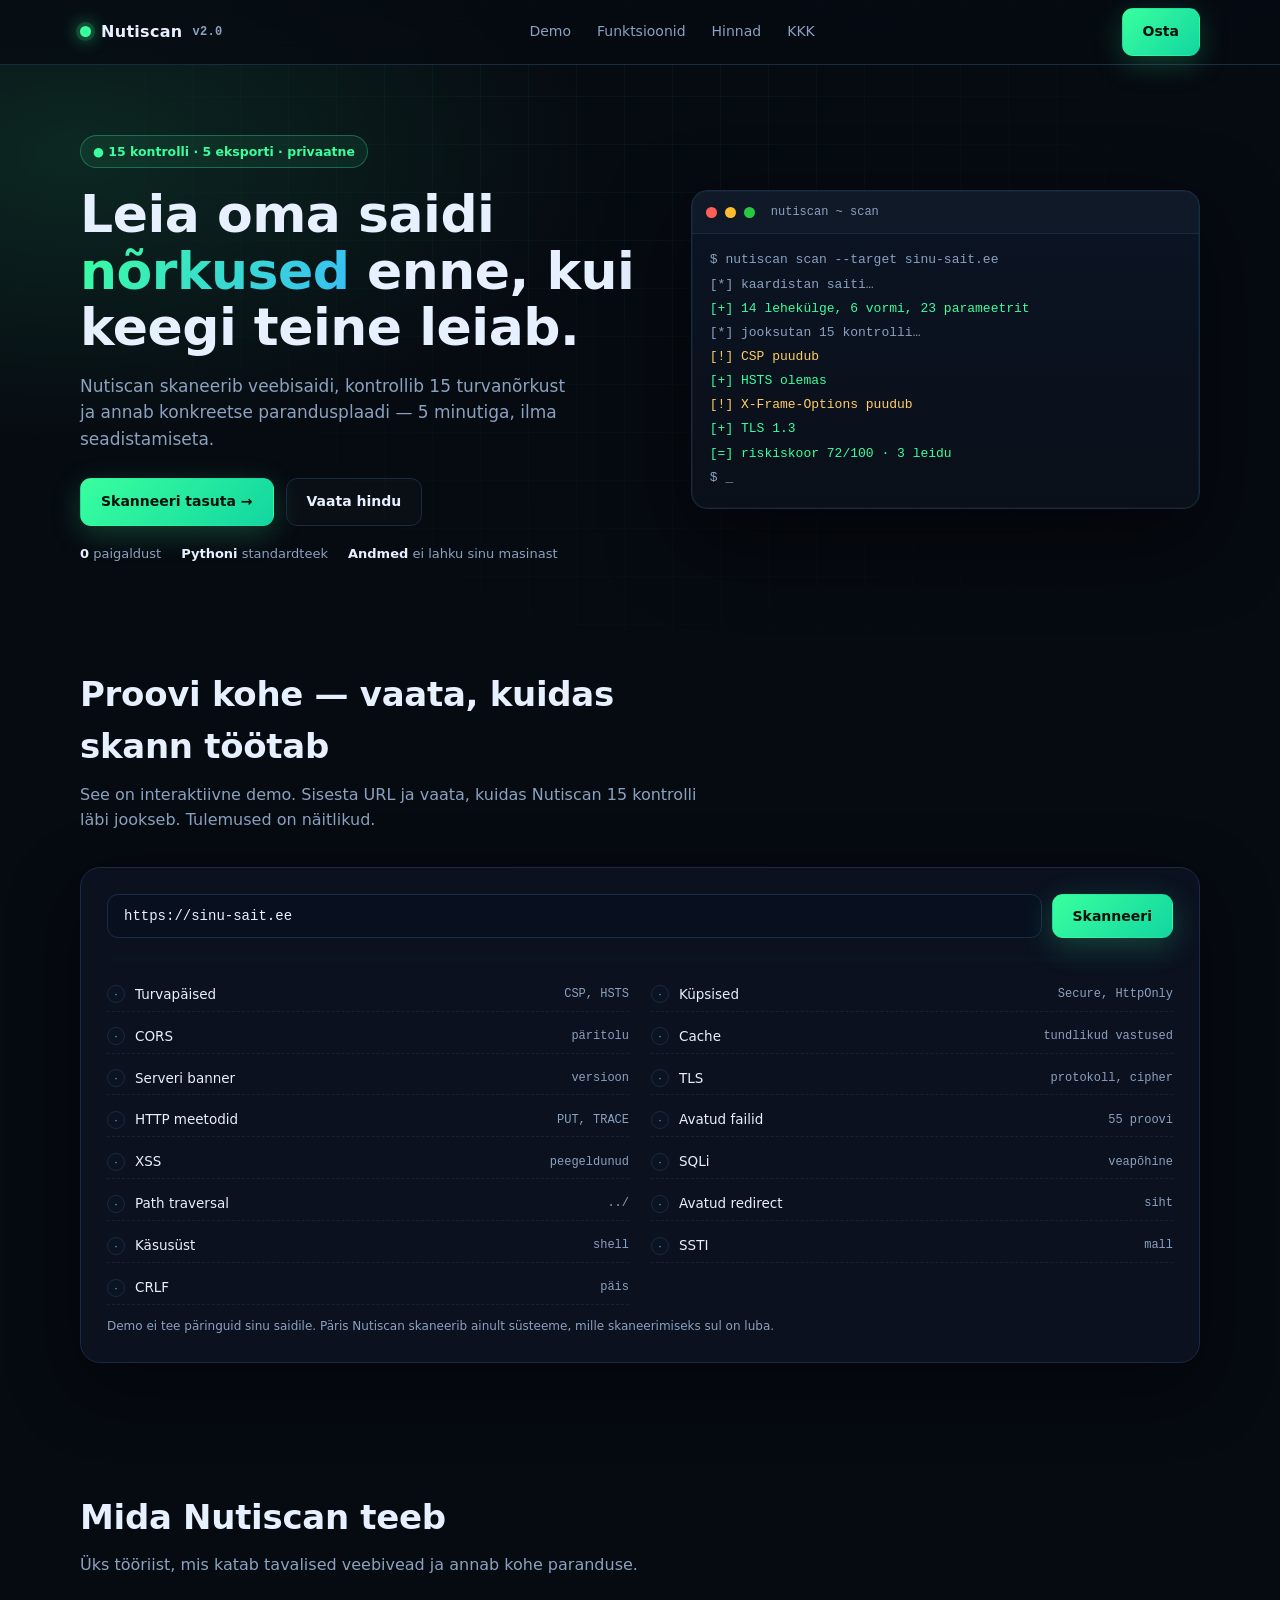
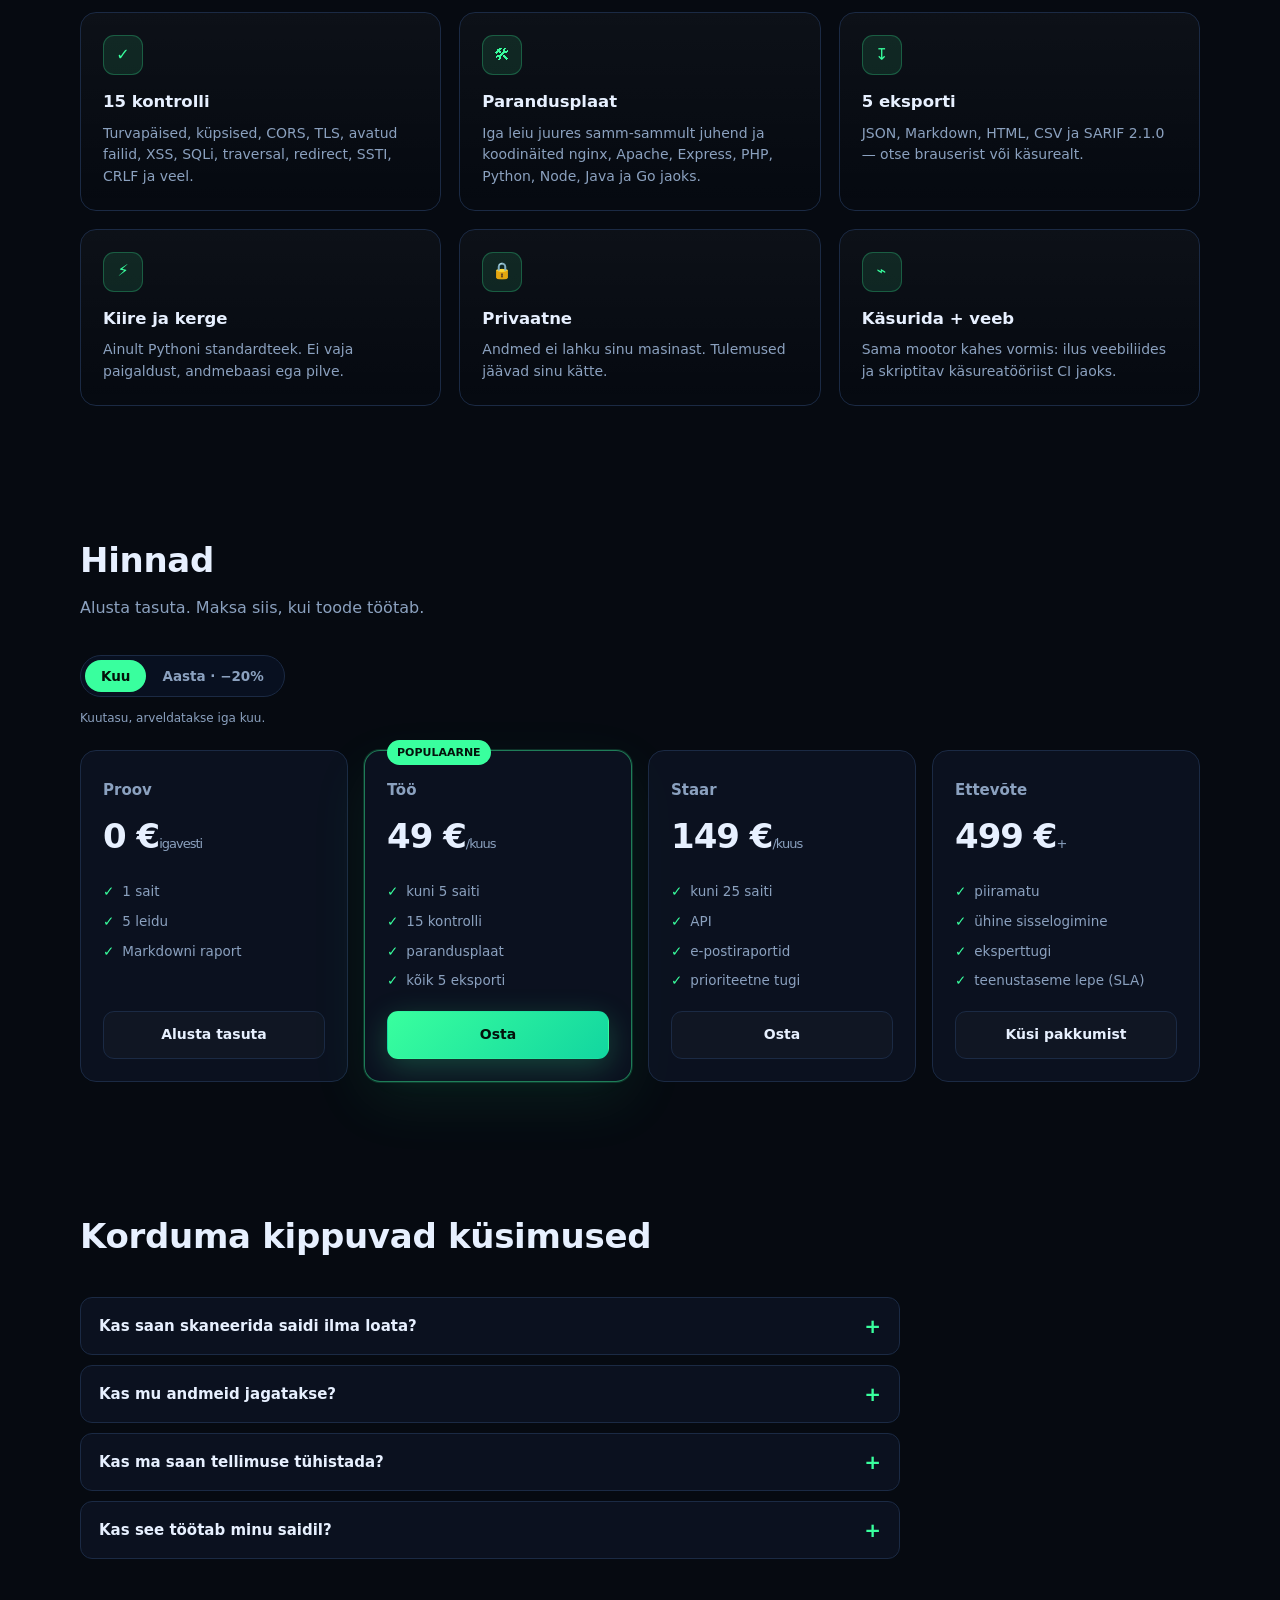
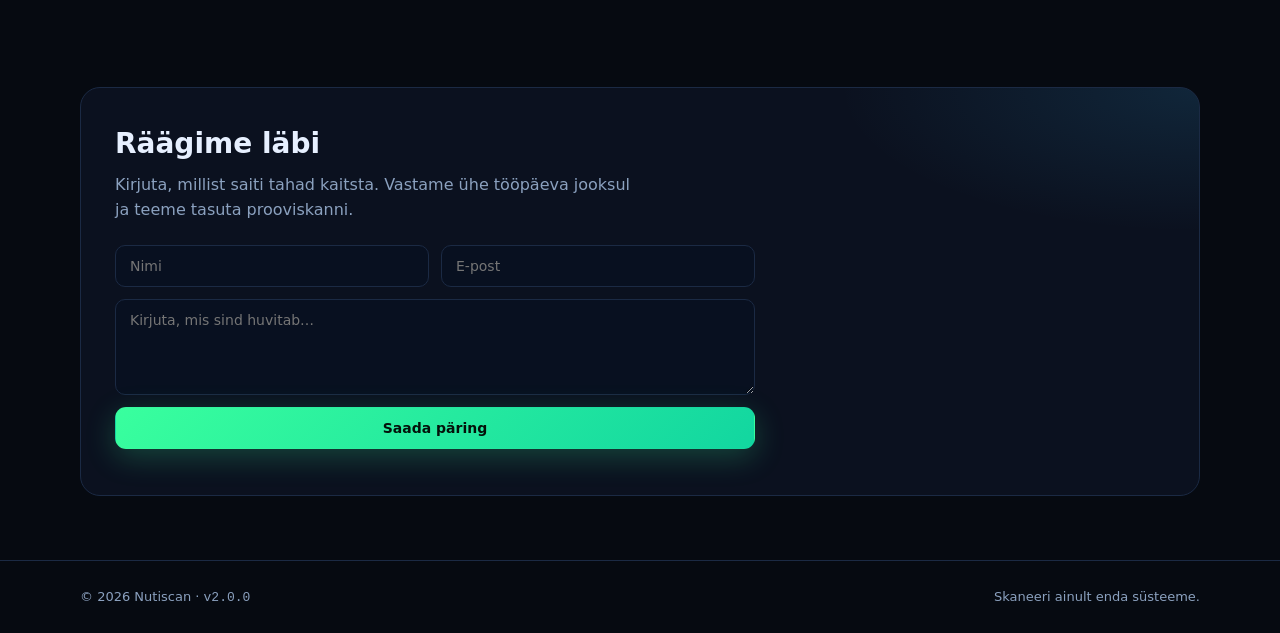
==== docs/index.html @ 30bd1234 "Move marketing site to docs/ for GitHub Pages Co-authored-by: OpenBot <335604065+openbotgit[bot]@use" ====
<!DOCTYPE html>
<html lang="et">
<head>
<meta charset="utf-8" />
<meta name="viewport" content="width=device-width, initial-scale=1" />
<title>Nutiscan — leia oma saidi nõrkused enne teisi</title>
<meta name="description" content="Nutiscan skaneerib veebisaidi, kontrollib 15 turvanõrkust ja annab konkreetse parandusplaadi. Lihtne, kiire, privaatne." />
<style>
:root{
  --bg:#060a11;
  --panel:rgba(14,22,38,.72);
  --panel-solid:#0d1524;
  --line:#1b2a44;
  --text:#e7f0ff;
  --muted:#8ba1bf;
  --accent:#39ff9e;
  --accent2:#38bdf8;
  --warn:#ffcc66;
  --danger:#ff5d73;
  --radius:16px;
  --mono:ui-monospace,"Cascadia Code","SFMono-Regular",Consolas,monospace;
  --sans:ui-sans-serif,system-ui,-apple-system,"Segoe UI",Roboto,Arial,sans-serif;
}
*{box-sizing:border-box}
html{scroll-behavior:smooth}
body{
  margin:0;font-family:var(--sans);color:var(--text);line-height:1.55;
  background:
    radial-gradient(1100px 560px at 82% -8%,rgba(56,189,248,.20),transparent 62%),
    radial-gradient(900px 500px at 6% 4%,rgba(57,255,158,.12),transparent 60%),
    var(--bg);
  overflow-x:hidden;
}
body::before{
  content:"";position:fixed;inset:0;z-index:-1;pointer-events:none;
  background-image:linear-gradient(rgba(57,255,158,.05) 1px,transparent 1px),
                   linear-gradient(90deg,rgba(57,255,158,.05) 1px,transparent 1px);
  background-size:48px 48px;
  mask-image:radial-gradient(ellipse at 50% 0%,#000 0%,transparent 72%);
  -webkit-mask-image:radial-gradient(ellipse at 50% 0%,#000 0%,transparent 72%);
}
a{color:inherit;text-decoration:none}
.wrap{width:min(1120px,92vw);margin:0 auto}
.mono{font-family:var(--mono)}
.accent{color:var(--accent)}
.muted{color:var(--muted)}

/* nav */
nav{
  position:sticky;top:0;z-index:40;backdrop-filter:blur(14px);
  background:rgba(6,10,17,.72);border-bottom:1px solid var(--line);
}
nav .wrap{display:flex;align-items:center;justify-content:space-between;height:64px}
.logo{display:flex;align-items:center;gap:10px;font-weight:700;letter-spacing:.3px}
.logo .dot{width:11px;height:11px;border-radius:50%;background:var(--accent);
  box-shadow:0 0 0 4px rgba(57,255,158,.15),0 0 18px var(--accent);animation:pulse 2.4s infinite}
@keyframes pulse{0%,100%{opacity:1}50%{opacity:.35}}
.nav-links{display:flex;gap:26px;font-size:14px;color:var(--muted)}
.nav-links a:hover{color:var(--text)}
.nav-cta{font-size:14px}
@media(max-width:760px){.nav-links{display:none}}

/* buttons */
.btn{
  display:inline-flex;align-items:center;justify-content:center;gap:8px;
  padding:12px 20px;border-radius:11px;font-weight:650;font-size:14px;cursor:pointer;
  border:1px solid transparent;transition:transform .15s ease,box-shadow .2s ease,background .2s ease;
  font-family:inherit;
}
.btn:active{transform:translateY(1px)}
.btn-primary{background:linear-gradient(135deg,var(--accent),#12d6a0);color:#04120b;
  box-shadow:0 8px 30px rgba(57,255,158,.22)}
.btn-primary:hover{box-shadow:0 10px 40px rgba(57,255,158,.38);transform:translateY(-1px)}
.btn-ghost{border-color:var(--line);background:rgba(255,255,255,.02);color:var(--text)}
.btn-ghost:hover{border-color:#2f4a72;background:rgba(255,255,255,.05)}

/* hero */
.hero{padding:70px 0 40px;display:grid;grid-template-columns:1.05fr .95fr;gap:48px;align-items:center}
@media(max-width:900px){.hero{grid-template-columns:1fr;gap:34px;padding-top:44px}}
.kicker{display:inline-flex;align-items:center;gap:8px;font-size:12.5px;font-weight:600;
  color:var(--accent);border:1px solid rgba(57,255,158,.3);background:rgba(57,255,158,.07);
  padding:6px 12px;border-radius:999px;margin-bottom:18px}
h1{font-size:clamp(30px,4.4vw,52px);line-height:1.08;margin:0 0 18px;letter-spacing:-.5px}
h1 .grad{background:linear-gradient(120deg,var(--accent),var(--accent2));-webkit-background-clip:text;background-clip:text;color:transparent}
.lead{font-size:17px;color:var(--muted);max-width:46ch;margin:0 0 26px}
.hero-actions{display:flex;gap:12px;flex-wrap:wrap;margin-bottom:18px}
.trust{display:flex;gap:20px;flex-wrap:wrap;font-size:13px;color:var(--muted)}
.trust b{color:var(--text)}

/* terminal */
.term{
  border:1px solid var(--line);border-radius:var(--radius);overflow:hidden;
  background:linear-gradient(180deg,#0b1424,#0a1019);
  box-shadow:0 30px 80px rgba(0,0,0,.55),0 0 0 1px rgba(57,255,158,.05) inset;
}
.term-bar{display:flex;align-items:center;gap:8px;padding:12px 14px;border-bottom:1px solid var(--line);background:rgba(255,255,255,.02)}
.term-bar i{width:11px;height:11px;border-radius:50%;display:block}
.term-bar i:nth-child(1){background:#ff5f57}.term-bar i:nth-child(2){background:#febc2e}.term-bar i:nth-child(3){background:#28c840}
.term-bar span{margin-left:8px;font-size:12px;color:var(--muted);font-family:var(--mono)}
.term-body{padding:16px 18px;font-family:var(--mono);font-size:13px;min-height:250px}
.term-line{white-space:pre-wrap;margin:0 0 4px;opacity:0;transform:translateY(4px);animation:in .3s forwards}
@keyframes in{to{opacity:1;transform:none}}
.term-line .ok{color:var(--accent)}
.term-line .warn{color:var(--warn)}
.term-line .dim{color:var(--muted)}
.cursor{display:inline-block;width:8px;height:14px;background:var(--accent);vertical-align:-2px;animation:blink 1s steps(2) infinite}
@keyframes blink{50%{opacity:0}}

/* sections */
section{padding:64px 0}
.sec-head{max-width:640px;margin-bottom:34px}
.sec-head h2{font-size:clamp(24px,3vw,34px);margin:0 0 10px;letter-spacing:-.3px}
.sec-head p{color:var(--muted);margin:0}

/* demo */
.demo{
  border:1px solid var(--line);border-radius:20px;background:var(--panel);
  backdrop-filter:blur(10px);padding:26px;
  box-shadow:0 24px 70px rgba(0,0,0,.45);
}
.demo-top{display:flex;gap:10px;flex-wrap:wrap;margin-bottom:18px}
.demo-top input{
  flex:1;min-width:220px;padding:13px 16px;border-radius:11px;border:1px solid var(--line);
  background:#081020;color:var(--text);font-family:var(--mono);font-size:14px;outline:none;
}
.demo-top input:focus{border-color:rgba(57,255,158,.5);box-shadow:0 0 0 3px rgba(57,255,158,.12)}
.progress{height:6px;border-radius:99px;background:#0a1322;overflow:hidden;margin:6px 0 16px}
.progress i{display:block;height:100%;width:0;background:linear-gradient(90deg,var(--accent),var(--accent2));transition:width .25s ease}
.checks{display:grid;grid-template-columns:1fr 1fr;gap:8px 22px}
@media(max-width:640px){.checks{grid-template-columns:1fr}}
.check{display:flex;align-items:center;gap:10px;font-size:13.5px;padding:6px 0;border-bottom:1px dashed rgba(27,42,68,.7)}
.check .st{width:18px;height:18px;border-radius:50%;flex:0 0 18px;display:grid;place-items:center;
  font-size:11px;border:1px solid var(--line);color:var(--muted);background:#0a1322}
.check.done .st{background:rgba(57,255,158,.14);border-color:rgba(57,255,158,.5);color:var(--accent)}
.check.warn .st{background:rgba(255,204,102,.14);border-color:rgba(255,204,102,.5);color:var(--warn)}
.check .nm{color:var(--text)}
.check .ds{color:var(--muted);font-size:12px;margin-left:auto;font-family:var(--mono)}
.summary{margin-top:18px;padding:16px;border-radius:12px;border:1px solid var(--line);
  background:#081020;display:none;gap:18px;align-items:center;flex-wrap:wrap}
.summary.show{display:flex}
.score{font-family:var(--mono);font-size:30px;font-weight:700}
.note{font-size:12px;color:var(--muted);margin-top:12px}

/* features */
.grid3{display:grid;grid-template-columns:repeat(3,1fr);gap:18px}
@media(max-width:860px){.grid3{grid-template-columns:1fr}}
.card{
  border:1px solid var(--line);border-radius:var(--radius);padding:22px;
  background:linear-gradient(180deg,rgba(255,255,255,.03),rgba(255,255,255,0));
  transition:transform .18s ease,border-color .18s ease;
}
.card:hover{transform:translateY(-3px);border-color:#2c486f}
.card .ic{width:40px;height:40px;border-radius:11px;display:grid;place-items:center;
  background:rgba(57,255,158,.10);border:1px solid rgba(57,255,158,.25);color:var(--accent);margin-bottom:14px}
.card h3{margin:0 0 8px;font-size:16.5px}
.card p{margin:0;color:var(--muted);font-size:14px}

/* pricing */
.toggle{display:inline-flex;border:1px solid var(--line);border-radius:999px;padding:4px;background:#081020;margin-bottom:28px}
.toggle button{border:0;background:transparent;color:var(--muted);font-family:inherit;font-size:13.5px;
  font-weight:600;padding:8px 16px;border-radius:999px;cursor:pointer;transition:.2s}
.toggle button.on{background:var(--accent);color:#04120b}
.prices{display:grid;grid-template-columns:repeat(4,1fr);gap:16px}
@media(max-width:980px){.prices{grid-template-columns:repeat(2,1fr)}}
@media(max-width:560px){.prices{grid-template-columns:1fr}}
.price{border:1px solid var(--line);border-radius:var(--radius);padding:22px;background:var(--panel);
  display:flex;flex-direction:column;position:relative}
.price.pop{border-color:rgba(57,255,158,.45);box-shadow:0 0 0 1px rgba(57,255,158,.15),0 20px 60px rgba(57,255,158,.08)}
.badge{position:absolute;top:-11px;left:22px;font-size:11px;font-weight:700;color:#04120b;
  background:var(--accent);padding:4px 10px;border-radius:999px}
.price h3{margin:6px 0 2px;font-size:15px;color:var(--muted);font-weight:600}
.amount{font-size:34px;font-weight:800;letter-spacing:-1px;margin:6px 0 2px}
.amount small{font-size:13px;font-weight:500;color:var(--muted)}
.price ul{list-style:none;padding:0;margin:16px 0 20px;display:grid;gap:9px;font-size:13.5px;color:var(--muted)}
.price ul li::before{content:"✓";color:var(--accent);margin-right:8px;font-weight:700}
.price .btn{margin-top:auto;width:100%}

/* faq */
.faq{display:grid;gap:10px;max-width:820px}
.q{border:1px solid var(--line);border-radius:12px;background:var(--panel);overflow:hidden}
.q button{width:100%;text-align:left;background:transparent;border:0;color:var(--text);
  font-family:inherit;font-size:15px;font-weight:600;padding:16px 18px;cursor:pointer;
  display:flex;justify-content:space-between;align-items:center;gap:14px}
.q .a{max-height:0;overflow:hidden;transition:max-height .3s ease;color:var(--muted);font-size:14px}
.q .a p{margin:0;padding:0 18px 16px}
.q.open .a{max-height:220px}
.q .sign{color:var(--accent);font-size:20px;transition:transform .25s}
.q.open .sign{transform:rotate(45deg)}

/* contact */
.contact{border:1px solid var(--line);border-radius:20px;padding:34px;background:
  radial-gradient(600px 240px at 100% 0%,rgba(56,189,248,.12),transparent 60%),var(--panel)}
.contact h2{margin:0 0 8px;font-size:28px}
.contact p{color:var(--muted);margin:0 0 22px;max-width:52ch}
.form{display:grid;grid-template-columns:1fr 1fr;gap:12px;max-width:640px}
@media(max-width:640px){.form{grid-template-columns:1fr}}
.form input,.form textarea{width:100%;padding:12px 14px;border-radius:10px;border:1px solid var(--line);
  background:#081020;color:var(--text);font-family:inherit;font-size:14px;outline:none}
.form input:focus,.form textarea:focus{border-color:rgba(57,255,158,.5)}
.form textarea{grid-column:1/-1;min-height:96px;resize:vertical}
.form .full{grid-column:1/-1}

/* footer */
footer{border-top:1px solid var(--line);padding:26px 0;color:var(--muted);font-size:13px}
footer .wrap{display:flex;justify-content:space-between;gap:14px;flex-wrap:wrap}
</style>
</head>
<body>

<nav>
  <div class="wrap">
    <a class="logo" href="#top"><span class="dot"></span>Nutiscan<span class="mono muted" style="font-size:12px">v2.0</span></a>
    <div class="nav-links">
      <a href="#demo">Demo</a>
      <a href="#features">Funktsioonid</a>
      <a href="#pricing">Hinnad</a>
      <a href="#faq">KKK</a>
    </div>
    <a class="btn btn-primary nav-cta" href="#pricing">Osta</a>
  </div>
</nav>

<header class="wrap hero" id="top">
  <div>
    <div class="kicker">● 15 kontrolli · 5 eksporti · privaatne</div>
    <h1>Leia oma saidi <span class="grad">nõrkused</span> enne, kui keegi teine leiab.</h1>
    <p class="lead">Nutiscan skaneerib veebisaidi, kontrollib 15 turvanõrkust ja annab konkreetse parandusplaadi — 5 minutiga, ilma seadistamiseta.</p>
    <div class="hero-actions">
      <a class="btn btn-primary" href="#demo">Skanneeri tasuta →</a>
      <a class="btn btn-ghost" href="#pricing">Vaata hindu</a>
    </div>
    <div class="trust">
      <span><b>0</b> paigaldust</span>
      <span><b>Pythoni</b> standardteek</span>
      <span><b>Andmed</b> ei lahku sinu masinast</span>
    </div>
  </div>

  <div class="term" aria-hidden="true">
    <div class="term-bar"><i></i><i></i><i></i><span>nutiscan ~ scan</span></div>
    <div class="term-body" id="term"></div>
  </div>
</header>

<section id="demo">
  <div class="wrap">
    <div class="sec-head">
      <h2>Proovi kohe — vaata, kuidas skann töötab</h2>
      <p>See on interaktiivne demo. Sisesta URL ja vaata, kuidas Nutiscan 15 kontrolli läbi jookseb. Tulemused on näitlikud.</p>
    </div>
    <div class="demo">
      <div class="demo-top">
        <input id="target" type="url" value="https://sinu-sait.ee" placeholder="https://sinu-sait.ee" spellcheck="false" />
        <button class="btn btn-primary" id="scanBtn">Skanneeri</button>
      </div>
      <div class="progress"><i id="bar"></i></div>
      <div class="checks" id="checks"></div>
      <div class="summary" id="summary">
        <div>
          <div class="mono muted" style="font-size:12px">RISKISKOOR</div>
          <div class="score" id="score">—</div>
        </div>
        <div style="flex:1;min-width:200px">
          <div id="sumText" style="font-size:14px"></div>
          <div class="muted" style="font-size:12px;margin-top:4px">Näidisandmed · päris skann annab täpse tulemuse</div>
        </div>
        <a class="btn btn-ghost" href="#pricing">Vaata parandusi</a>
      </div>
      <div class="note">Demo ei tee päringuid sinu saidile. Päris Nutiscan skaneerib ainult süsteeme, mille skaneerimiseks sul on luba.</div>
    </div>
  </div>
</section>

<section id="features">
  <div class="wrap">
    <div class="sec-head">
      <h2>Mida Nutiscan teeb</h2>
      <p>Üks tööriist, mis katab tavalised veebivead ja annab kohe paranduse.</p>
    </div>
    <div class="grid3">
      <div class="card">
        <div class="ic">✓</div>
        <h3>15 kontrolli</h3>
        <p>Turvapäised, küpsised, CORS, TLS, avatud failid, XSS, SQLi, traversal, redirect, SSTI, CRLF ja veel.</p>
      </div>
      <div class="card">
        <div class="ic">🛠</div>
        <h3>Parandusplaat</h3>
        <p>Iga leiu juures samm-sammult juhend ja koodinäited nginx, Apache, Express, PHP, Python, Node, Java ja Go jaoks.</p>
      </div>
      <div class="card">
        <div class="ic">↧</div>
        <h3>5 eksporti</h3>
        <p>JSON, Markdown, HTML, CSV ja SARIF 2.1.0 — otse brauserist või käsurealt.</p>
      </div>
      <div class="card">
        <div class="ic">⚡</div>
        <h3>Kiire ja kerge</h3>
        <p>Ainult Pythoni standardteek. Ei vaja paigaldust, andmebaasi ega pilve.</p>
      </div>
      <div class="card">
        <div class="ic">🔒</div>
        <h3>Privaatne</h3>
        <p>Andmed ei lahku sinu masinast. Tulemused jäävad sinu kätte.</p>
      </div>
      <div class="card">
        <div class="ic">⌁</div>
        <h3>Käsurida + veeb</h3>
        <p>Sama mootor kahes vormis: ilus veebiliides ja skriptitav käsureatööriist CI jaoks.</p>
      </div>
    </div>
  </div>
</section>

<section id="pricing">
  <div class="wrap">
    <div class="sec-head">
      <h2>Hinnad</h2>
      <p>Alusta tasuta. Maksa siis, kui toode töötab.</p>
    </div>
    <div class="toggle" role="tablist">
      <button id="mBtn" class="on" data-cycle="m">Kuu</button>
      <button id="yBtn" data-cycle="y">Aasta · −20%</button>
    </div>
    <div class="note" id="cycleNote" style="margin:-16px 0 22px">Kuutasu, arveldatakse iga kuu.</div>
    <div class="prices">
      <div class="price">
        <h3>Proov</h3>
        <div class="amount">0 €<small>igavesti</small></div>
        <ul><li>1 sait</li><li>5 leidu</li><li>Markdowni raport</li></ul>
        <a class="btn btn-ghost" href="#contact" data-plan="Proov · 0 €">Alusta tasuta</a>
      </div>
      <div class="price pop">
        <div class="badge">POPULAARNE</div>
        <h3>Töö</h3>
        <div class="amount"><span data-m="49" data-y="39">49</span> €<small>/kuus</small></div>
        <ul><li>kuni 5 saiti</li><li>15 kontrolli</li><li>parandusplaat</li><li>kõik 5 eksporti</li></ul>
        <a class="btn btn-primary" href="#contact" data-plan="Töö · 49 €/kuus" data-stripe="too">Osta</a>
      </div>
      <div class="price">
        <h3>Staar</h3>
        <div class="amount"><span data-m="149" data-y="119">149</span> €<small>/kuus</small></div>
        <ul><li>kuni 25 saiti</li><li>API</li><li>e-postiraportid</li><li>prioriteetne tugi</li></ul>
        <a class="btn btn-ghost" href="#contact" data-plan="Staar · 149 €/kuus" data-stripe="staar">Osta</a>
      </div>
      <div class="price">
        <h3>Ettevõte</h3>
        <div class="amount">499 €<small>+</small></div>
        <ul><li>piiramatu</li><li>ühine sisselogimine</li><li>eksperttugi</li><li>teenustaseme lepe (SLA)</li></ul>
        <a class="btn btn-ghost" href="#contact" data-plan="Ettevõte · 499 €+">Küsi pakkumist</a>
      </div>
    </div>
  </div>
</section>

<section id="faq">
  <div class="wrap">
    <div class="sec-head"><h2>Korduma kippuvad küsimused</h2></div>
    <div class="faq">
      <div class="q"><button>Kas saan skaneerida saidi ilma loata?<span class="sign">+</span></button>
        <div class="a"><p>Ei. Nutiscan nõuab, et oled saidi omanik või sul on selleks luba. Skanner on mõeldud enda süsteemide kontrollimiseks.</p></div></div>
      <div class="q"><button>Kas mu andmeid jagatakse?<span class="sign">+</span></button>
        <div class="a"><p>Ei. Skaneeritakse saidi avatud pinda ja tulemused jäävad sinu masinasse. Nutiscan ei saada andmeid kuhugi.</p></div></div>
      <div class="q"><button>Kas ma saan tellimuse tühistada?<span class="sign">+</span></button>
        <div class="a"><p>Jah, iga kell ja ilma küsimusteta. Tühistad tellimuse ja juurdepääs lõpeb järgmise arveldusperioodi lõpus.</p></div></div>
      <div class="q"><button>Kas see töötab minu saidil?<span class="sign">+</span></button>
        <div class="a"><p>Nutiscan töötab iga HTTP/HTTPS saidiga. Kui sait renderdatakse JavaScriptiga, arvesta crawleri piiranguga ja lisa URL-id käsitsi.</p></div></div>
    </div>
  </div>
</section>

<section id="contact">
  <div class="wrap">
    <div class="contact">
      <h2>Räägime läbi</h2>
      <p>Kirjuta, millist saiti tahad kaitsta. Vastame ühe tööpäeva jooksul ja teeme tasuta prooviskanni.</p>
      <form class="form" id="contactForm">
        <input name="name" placeholder="Nimi" required />
        <input name="email" type="email" placeholder="E-post" required />
        <input type="hidden" name="plan" id="planField" value="" />
        <textarea name="msg" placeholder="Kirjuta, mis sind huvitab…" required></textarea>
        <button class="btn btn-primary full" type="submit">Saada päring</button>
      </form>
      <div class="note" id="planNote"></div>
      <div class="note" id="formNote"></div>
    </div>
  </div>
</section>

<footer>
  <div class="wrap">
    <span>© 2026 Nutiscan · <span class="mono">v2.0.0</span></span>
    <span>Skaneeri ainult enda süsteeme.</span>
  </div>
</footer>

<script>
(function(){
  "use strict";

  /* ---------- hero terminal typing ---------- */
  var term = document.getElementById("term");
  var lines = [
    ["$ nutiscan scan --target sinu-sait.ee", "dim"],
    ["[*] kaardistan saiti…", "dim"],
    ["[+] 14 lehekülge, 6 vormi, 23 parameetrit", "ok"],
    ["[*] jooksutan 15 kontrolli…", "dim"],
    ["[!] CSP puudub", "warn"],
    ["[+] HSTS olemas", "ok"],
    ["[!] X-Frame-Options puudub", "warn"],
    ["[+] TLS 1.3", "ok"],
    ["[=] riskiskoor 72/100 · 3 leidu", "ok"],
    ["$ _", "dim"]
  ];
  var li = 0;
  function typeLine(){
    if (li >= lines.length) { return; }
    var p = document.createElement("p");
    p.className = "term-line";
    var span = document.createElement("span");
    span.className = lines[li][1];
    span.textContent = lines[li][0];
    p.appendChild(span);
    term.appendChild(p);
    li++;
    setTimeout(typeLine, li < 3 ? 420 : 260);
  }
  typeLine();

  /* ---------- demo scan ---------- */
  var CHECKS = [
    ["Turvapäised","CSP, HSTS"],
    ["Küpsised","Secure, HttpOnly"],
    ["CORS","päritolu"],
    ["Cache","tundlikud vastused"],
    ["Serveri banner","versioon"],
    ["TLS","protokoll, cipher"],
    ["HTTP meetodid","PUT, TRACE"],
    ["Avatud failid","55 proovi"],
    ["XSS","peegeldunud"],
    ["SQLi","veapõhine"],
    ["Path traversal","../"],
    ["Avatud redirect","siht"],
    ["Käsusüst","shell"],
    ["SSTI","mall"],
    ["CRLF","päis"]
  ];
  var checksEl = document.getElementById("checks");
  var bar = document.getElementById("bar");
  var scanBtn = document.getElementById("scanBtn");
  var summary = document.getElementById("summary");
  var scoreEl = document.getElementById("score");
  var sumText = document.getElementById("sumText");
  var targetEl = document.getElementById("target");

  CHECKS.forEach(function(c){
    var d = document.createElement("div");
    d.className = "check";
    d.innerHTML = '<span class="st">·</span><span class="nm">'+c[0]+'</span><span class="ds">'+c[1]+'</span>';
    checksEl.appendChild(d);
  });
  var rows = checksEl.children;

  var running = false;
  function runScan(){
    if (running) return;
    var t = targetEl.value.trim();
    if (!t){ targetEl.focus(); return; }
    running = true;
    scanBtn.disabled = true;
    scanBtn.textContent = "Skaneerin…";
    summary.classList.remove("show");
    bar.style.width = "0%";
    for (var i=0;i<rows.length;i++){
      rows[i].className = "check";
      rows[i].querySelector(".st").textContent = "·";
    }
    var i = 0, warns = 0;
    function step(){
      if (i >= CHECKS.length){
        var score = Math.max(35, 100 - warns*9);
        scoreEl.textContent = score + "/100";
        scoreEl.style.color = warns > 3 ? "var(--danger)" : warns > 1 ? "var(--warn)" : "var(--accent)";
        sumText.innerHTML = "<b>" + warns + " leidu</b> " + CHECKS.length + " kontrollist. " +
          (warns ? "Vaata parandusplaati." : "Puhas tulemus — hoia silm peal.");
        summary.classList.add("show");
        scanBtn.disabled = false;
        scanBtn.textContent = "Skanneeri uuesti";
        running = false;
        return;
      }
      var row = rows[i];
      var warn = (i % 4 === 1) || (i % 7 === 3);
      if (warn) warns++;
      row.className = "check " + (warn ? "warn" : "done");
      row.querySelector(".st").textContent = warn ? "!" : "✓";
      bar.style.width = Math.round(((i+1)/CHECKS.length)*100) + "%";
      i++;
      setTimeout(step, 110);
    }
    step();
  }
  scanBtn.addEventListener("click", runScan);
  targetEl.addEventListener("keydown", function(e){ if (e.key === "Enter") runScan(); });

  /* ---------- pricing toggle ---------- */
  var mBtn = document.getElementById("mBtn");
  var yBtn = document.getElementById("yBtn");
  var cycleNote = document.getElementById("cycleNote");
  var currentCycle = "m";
  function setCycle(cycle){
    currentCycle = cycle;
    mBtn.classList.toggle("on", cycle === "m");
    yBtn.classList.toggle("on", cycle === "y");
    document.querySelectorAll("[data-m]").forEach(function(el){
      el.textContent = cycle === "m" ? el.getAttribute("data-m") : el.getAttribute("data-y");
    });
    cycleNote.textContent = cycle === "m"
      ? "Kuutasu, arveldatakse iga kuu."
      : "Kuutasu aastapaketis (−20%), arveldatakse korraga 12 kuu eest.";
  }
  mBtn.addEventListener("click", function(){ setCycle("m"); });
  yBtn.addEventListener("click", function(){ setCycle("y"); });

  /* ---------- faq ---------- */
  document.querySelectorAll(".q button").forEach(function(btn){
    btn.addEventListener("click", function(){
      var q = btn.parentElement;
      var open = q.classList.contains("open");
      document.querySelectorAll(".q.open").forEach(function(x){ x.classList.remove("open"); });
      if (!open) q.classList.add("open");
    });
  });

  /* ---------- plan selection -> Stripe checkout or contact form ---------- */
  /* Stripe Payment Link per plan and billing cycle.
     Fill after creating links in Stripe Dashboard (see STRIPE.md). */
  var STRIPE_LINKS = {
    too:   { m: "https://buy.stripe.com/test_aFa6oA5N5el2dZ45CNbQY00", y: "https://buy.stripe.com/test_4gM00cb7p3GoaMSc1bbQY01" },
    staar: { m: "https://buy.stripe.com/test_00w28kb7p0uc08e9T3bQY02", y: "https://buy.stripe.com/test_00w28kb7pa4M5sy9T3bQY03" }
  };

  var planField = document.getElementById("planField");
  var planNote = document.getElementById("planNote");
  document.querySelectorAll("[data-plan]").forEach(function(a){
    a.addEventListener("click", function(){
      var key = a.getAttribute("data-stripe");
      var link = key ? (STRIPE_LINKS[key] || {})[currentCycle] : "";
      if (link) {
        planField.value = a.getAttribute("data-plan");
        planNote.textContent = "Avan Stripe'i turvalise kassa…";
        planNote.style.color = "var(--accent)";
        window.open(link, "_blank", "noopener");
        return;
      }
      planField.value = a.getAttribute("data-plan");
      planNote.textContent = "Valitud pakett: " + planField.value;
      planNote.style.color = "var(--accent)";
    });
  });

  /* ---------- contact form (mailto, no backend) ---------- */
  var form = document.getElementById("contactForm");
  var note = document.getElementById("formNote");
  form.addEventListener("submit", function(e){
    e.preventDefault();
    var f = new FormData(form);
    var plan = f.get("plan") || "ei valitud";
    var subject = encodeURIComponent("Nutiscan — tellimus: " + plan + " (" + (f.get("name") || "") + ")");
    var body = encodeURIComponent(
      "Pakett: " + plan + "\n" +
      "Nimi: " + (f.get("name") || "") + "\n" +
      "E-post: " + (f.get("email") || "") + "\n\n" +
      (f.get("msg") || "")
    );
    window.location.href = "mailto:hello@nutiscan.ee?subject=" + subject + "&body=" + body;
    note.textContent = "Avan e-posti kliendi. Kui see ei avane, kirjuta: hello@nutiscan.ee";
  });
})();
</script>
</body>
</html>
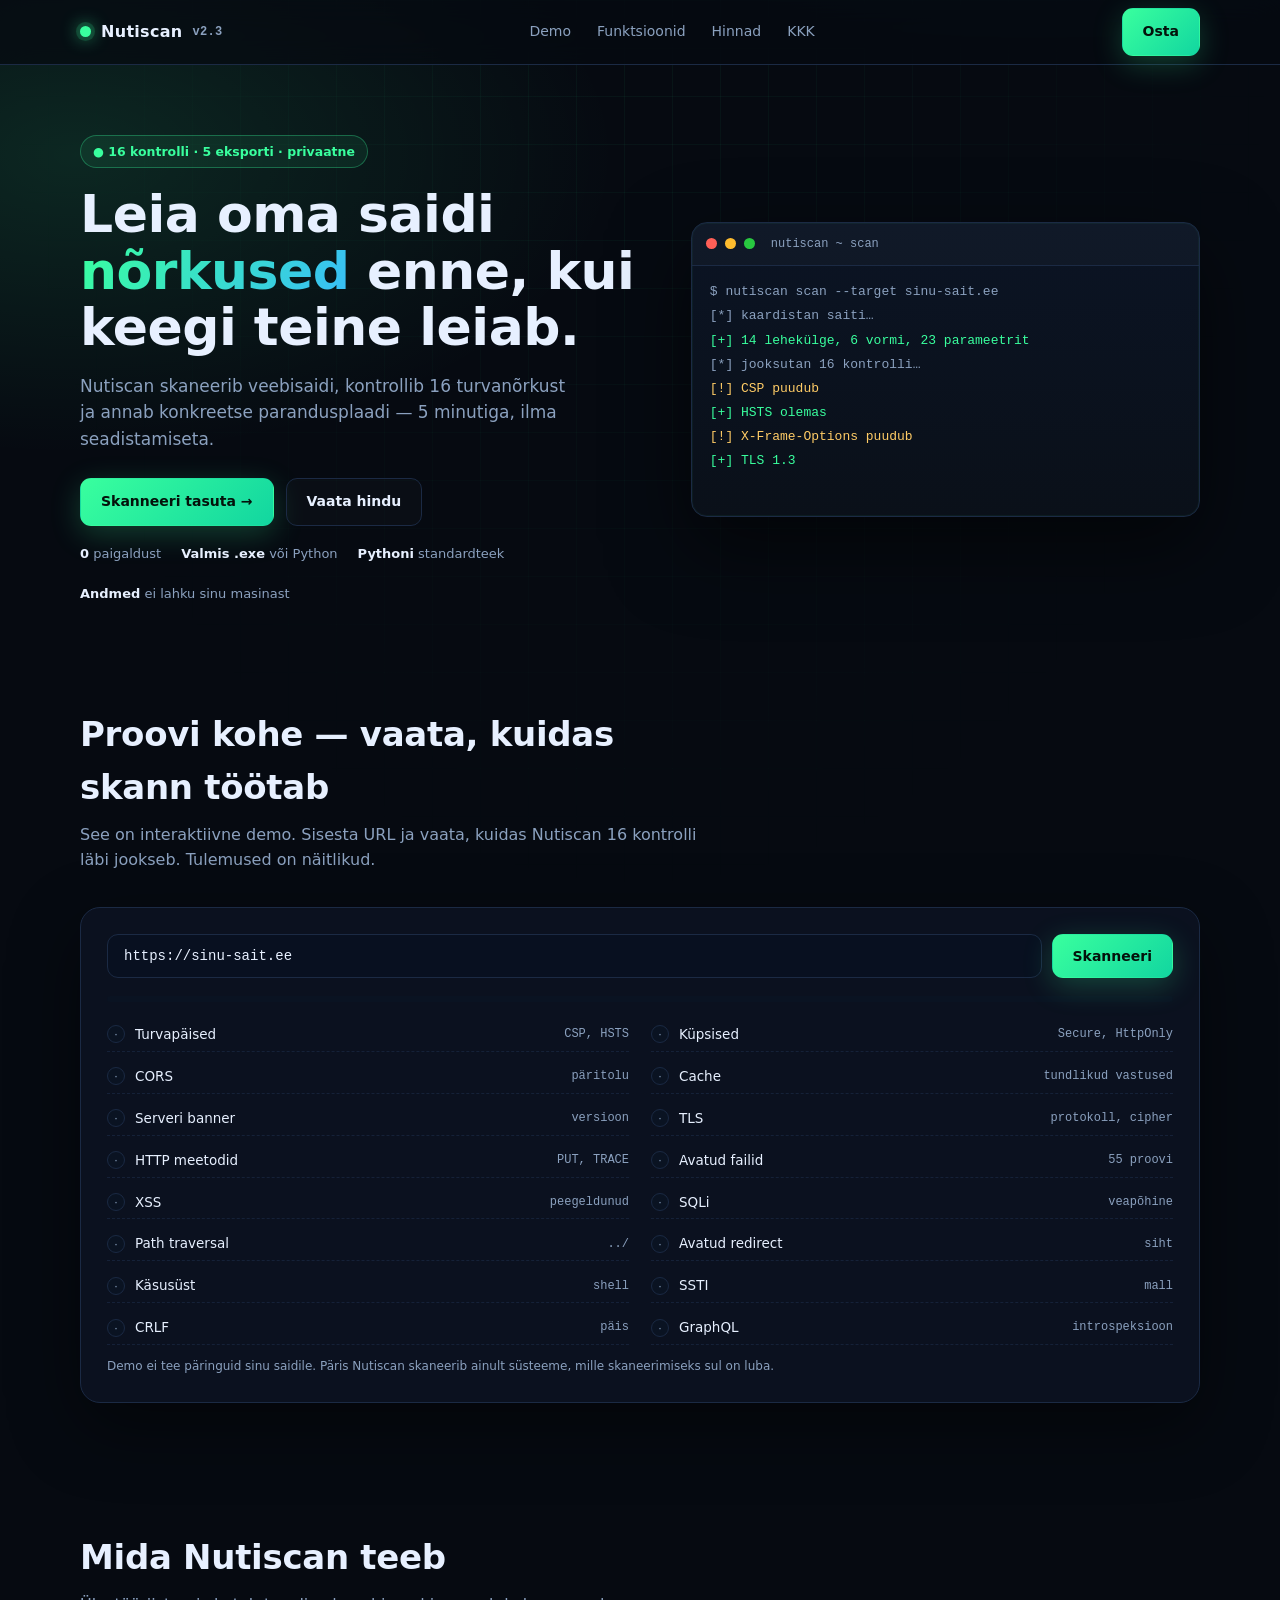
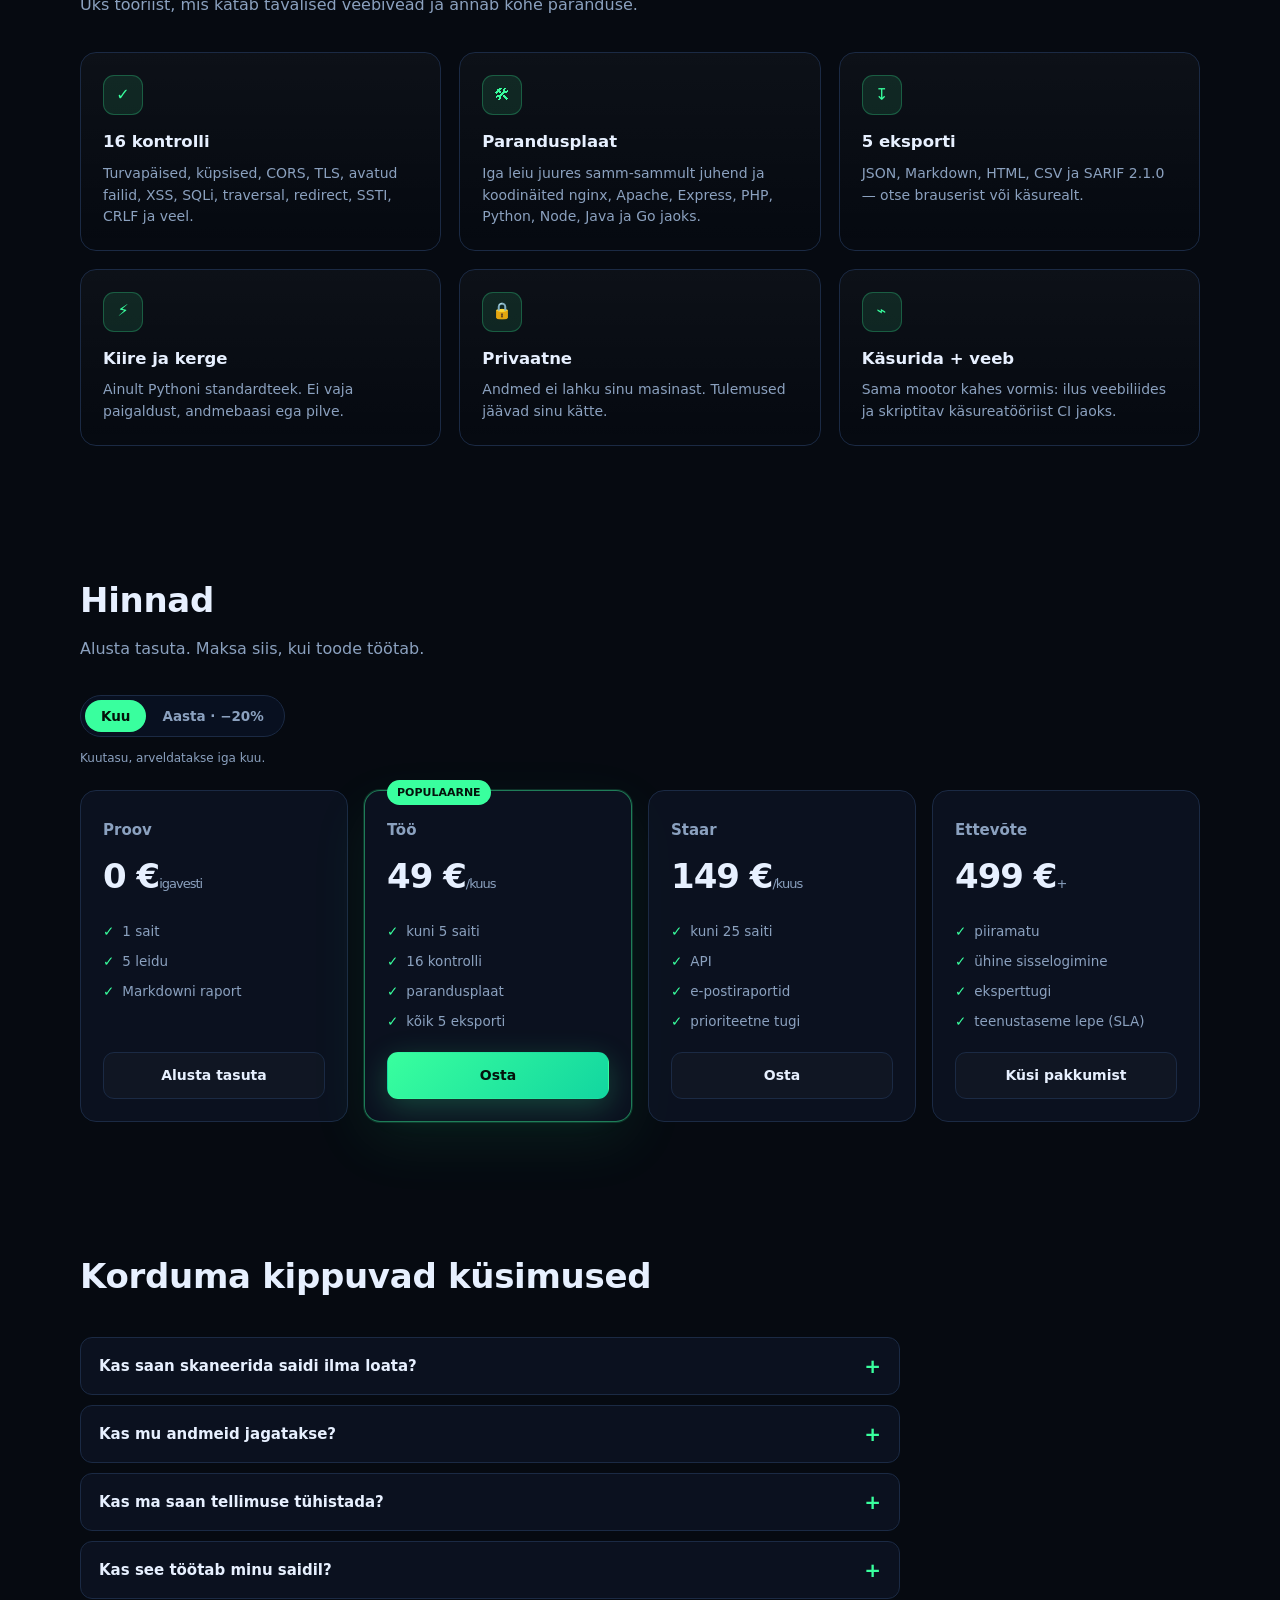
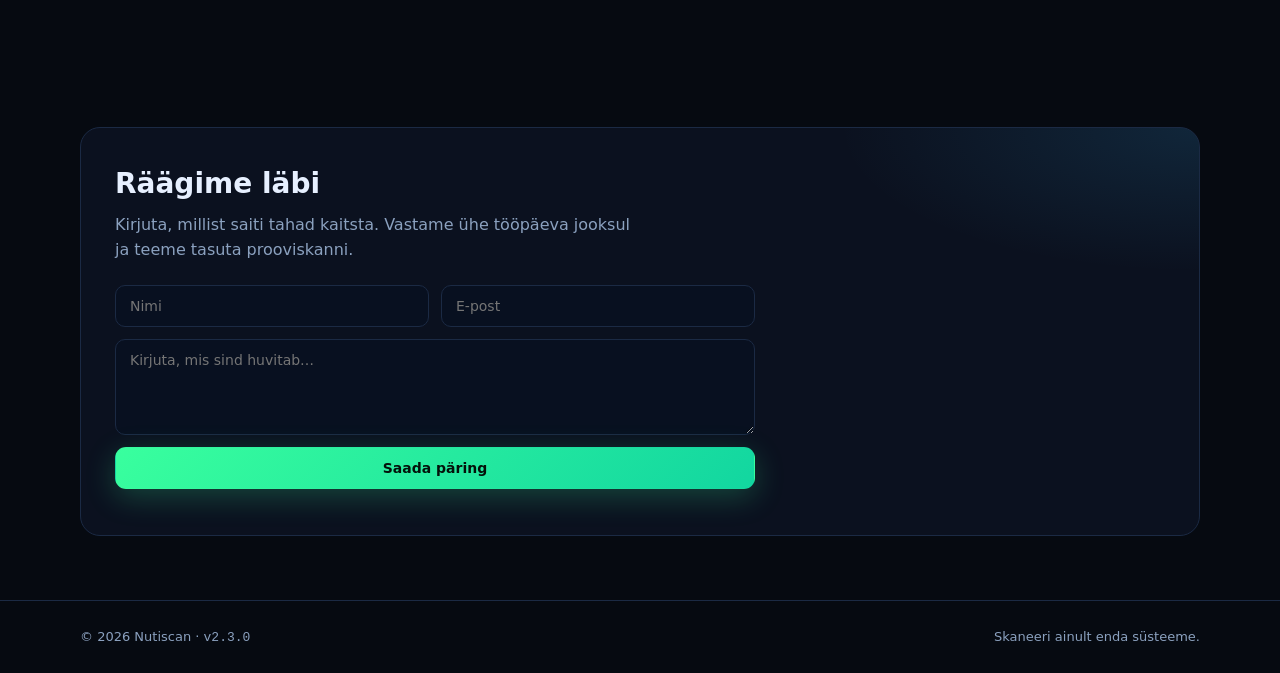
==== commit 89f72b3d: "Add offline license tiers and refresh marketing site to v2.3 Co-authored-by: OpenBot <335604065+open" ====
--- a/docs/index.html
+++ b/docs/index.html
@@ -4,7 +4,7 @@
 <meta charset="utf-8" />
 <meta name="viewport" content="width=device-width, initial-scale=1" />
 <title>Nutiscan — leia oma saidi nõrkused enne teisi</title>
-<meta name="description" content="Nutiscan skaneerib veebisaidi, kontrollib 15 turvanõrkust ja annab konkreetse parandusplaadi. Lihtne, kiire, privaatne." />
+<meta name="description" content="Nutiscan skaneerib veebisaidi, kontrollib 16 turvanõrkust ja annab konkreetse parandusplaadi. Lihtne, kiire, privaatne." />
 <style>
 :root{
   --bg:#060a11;
@@ -209,7 +209,7 @@
 
 <nav>
   <div class="wrap">
-    <a class="logo" href="#top"><span class="dot"></span>Nutiscan<span class="mono muted" style="font-size:12px">v2.0</span></a>
+    <a class="logo" href="#top"><span class="dot"></span>Nutiscan<span class="mono muted" style="font-size:12px">v2.3</span></a>
     <div class="nav-links">
       <a href="#demo">Demo</a>
       <a href="#features">Funktsioonid</a>
@@ -222,15 +222,16 @@
 
 <header class="wrap hero" id="top">
   <div>
-    <div class="kicker">● 15 kontrolli · 5 eksporti · privaatne</div>
+    <div class="kicker">● 16 kontrolli · 5 eksporti · privaatne</div>
     <h1>Leia oma saidi <span class="grad">nõrkused</span> enne, kui keegi teine leiab.</h1>
-    <p class="lead">Nutiscan skaneerib veebisaidi, kontrollib 15 turvanõrkust ja annab konkreetse parandusplaadi — 5 minutiga, ilma seadistamiseta.</p>
+    <p class="lead">Nutiscan skaneerib veebisaidi, kontrollib 16 turvanõrkust ja annab konkreetse parandusplaadi — 5 minutiga, ilma seadistamiseta.</p>
     <div class="hero-actions">
       <a class="btn btn-primary" href="#demo">Skanneeri tasuta →</a>
       <a class="btn btn-ghost" href="#pricing">Vaata hindu</a>
     </div>
     <div class="trust">
       <span><b>0</b> paigaldust</span>
+      <span><b>Valmis .exe</b> või Python</span>
       <span><b>Pythoni</b> standardteek</span>
       <span><b>Andmed</b> ei lahku sinu masinast</span>
     </div>
@@ -246,7 +247,7 @@
   <div class="wrap">
     <div class="sec-head">
       <h2>Proovi kohe — vaata, kuidas skann töötab</h2>
-      <p>See on interaktiivne demo. Sisesta URL ja vaata, kuidas Nutiscan 15 kontrolli läbi jookseb. Tulemused on näitlikud.</p>
+      <p>See on interaktiivne demo. Sisesta URL ja vaata, kuidas Nutiscan 16 kontrolli läbi jookseb. Tulemused on näitlikud.</p>
     </div>
     <div class="demo">
       <div class="demo-top">
@@ -280,7 +281,7 @@
     <div class="grid3">
       <div class="card">
         <div class="ic">✓</div>
-        <h3>15 kontrolli</h3>
+        <h3>16 kontrolli</h3>
         <p>Turvapäised, küpsised, CORS, TLS, avatud failid, XSS, SQLi, traversal, redirect, SSTI, CRLF ja veel.</p>
       </div>
       <div class="card">
@@ -334,7 +335,7 @@
         <div class="badge">POPULAARNE</div>
         <h3>Töö</h3>
         <div class="amount"><span data-m="49" data-y="39">49</span> €<small>/kuus</small></div>
-        <ul><li>kuni 5 saiti</li><li>15 kontrolli</li><li>parandusplaat</li><li>kõik 5 eksporti</li></ul>
+        <ul><li>kuni 5 saiti</li><li>16 kontrolli</li><li>parandusplaat</li><li>kõik 5 eksporti</li></ul>
         <a class="btn btn-primary" href="#contact" data-plan="Töö · 49 €/kuus" data-stripe="too">Osta</a>
       </div>
       <div class="price">
@@ -389,7 +390,7 @@
 
 <footer>
   <div class="wrap">
-    <span>© 2026 Nutiscan · <span class="mono">v2.0.0</span></span>
+    <span>© 2026 Nutiscan · <span class="mono">v2.3.0</span></span>
     <span>Skaneeri ainult enda süsteeme.</span>
   </div>
 </footer>
@@ -404,7 +405,7 @@
     ["$ nutiscan scan --target sinu-sait.ee", "dim"],
     ["[*] kaardistan saiti…", "dim"],
     ["[+] 14 lehekülge, 6 vormi, 23 parameetrit", "ok"],
-    ["[*] jooksutan 15 kontrolli…", "dim"],
+    ["[*] jooksutan 16 kontrolli…", "dim"],
     ["[!] CSP puudub", "warn"],
     ["[+] HSTS olemas", "ok"],
     ["[!] X-Frame-Options puudub", "warn"],
@@ -443,7 +444,8 @@
     ["Avatud redirect","siht"],
     ["Käsusüst","shell"],
     ["SSTI","mall"],
-    ["CRLF","päis"]
+    ["CRLF","päis"],
+    ["GraphQL","introspeksioon"]
   ];
   var checksEl = document.getElementById("checks");
   var bar = document.getElementById("bar");
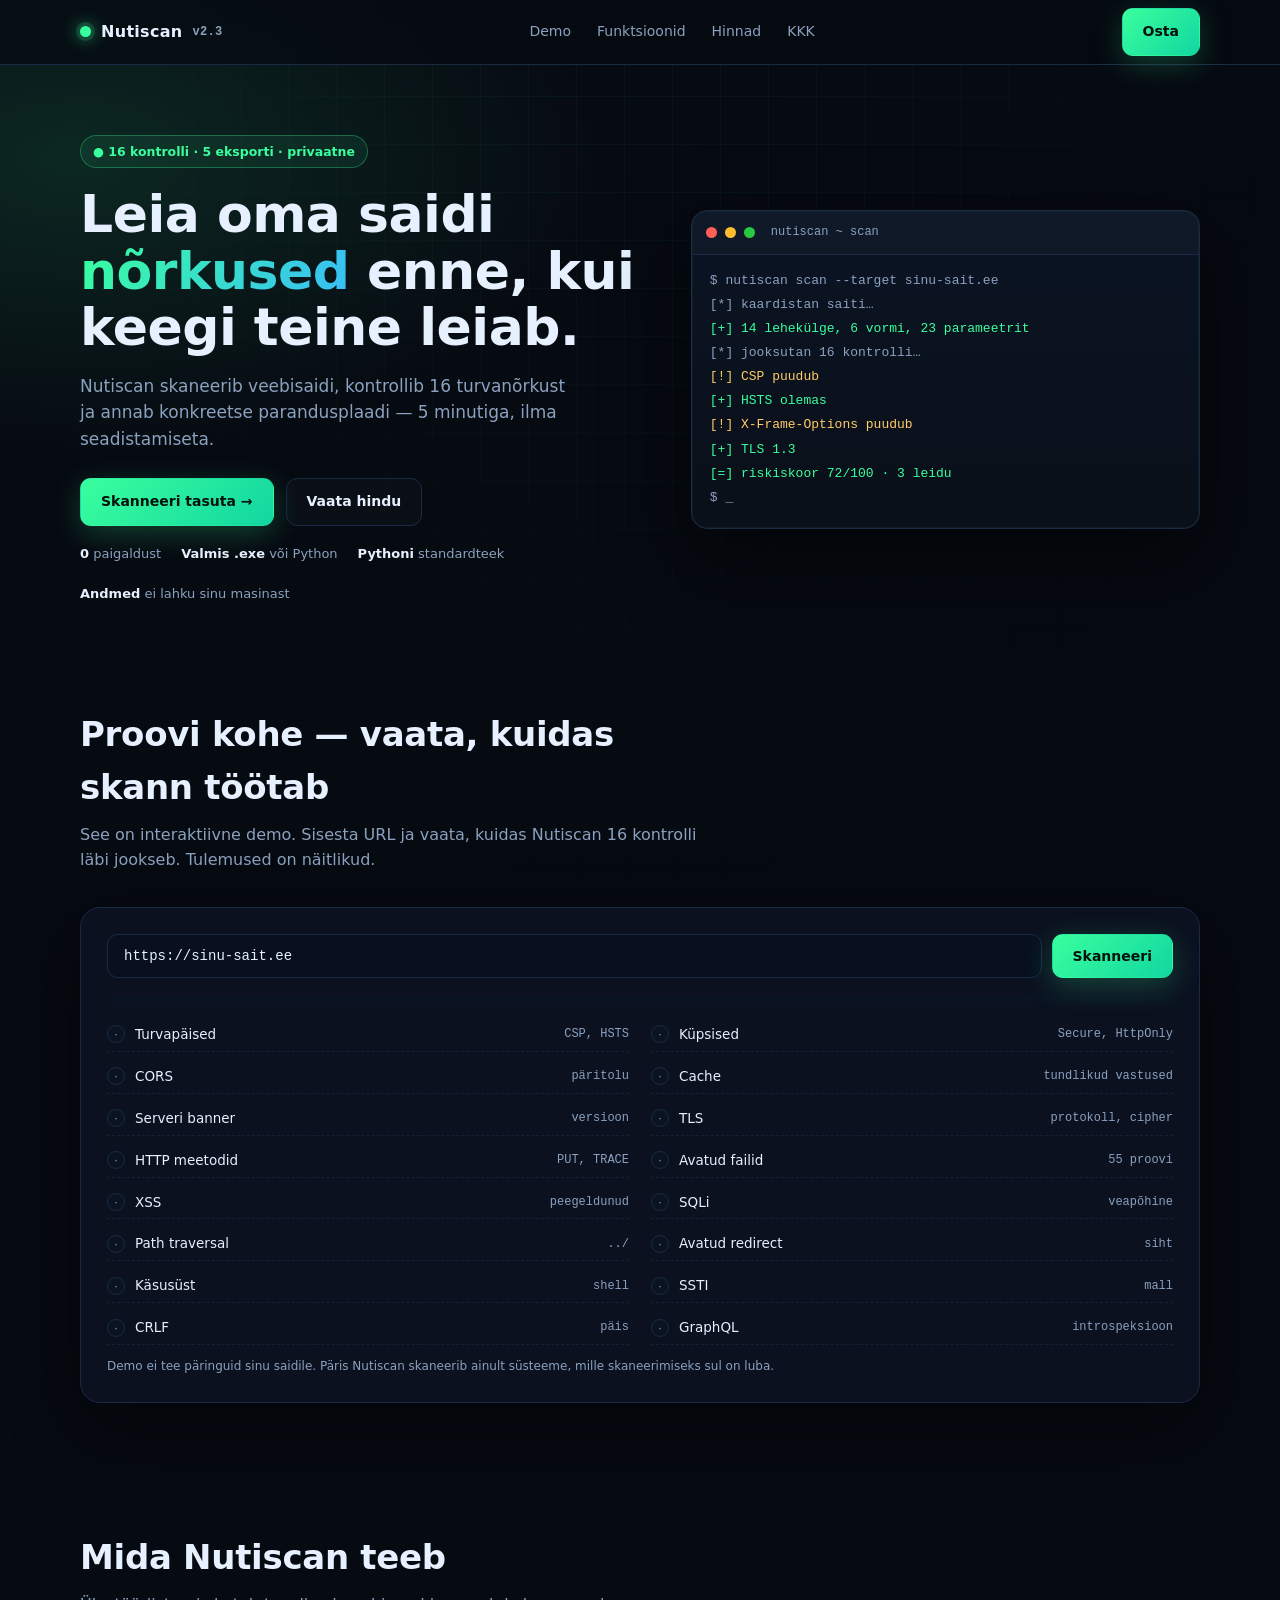
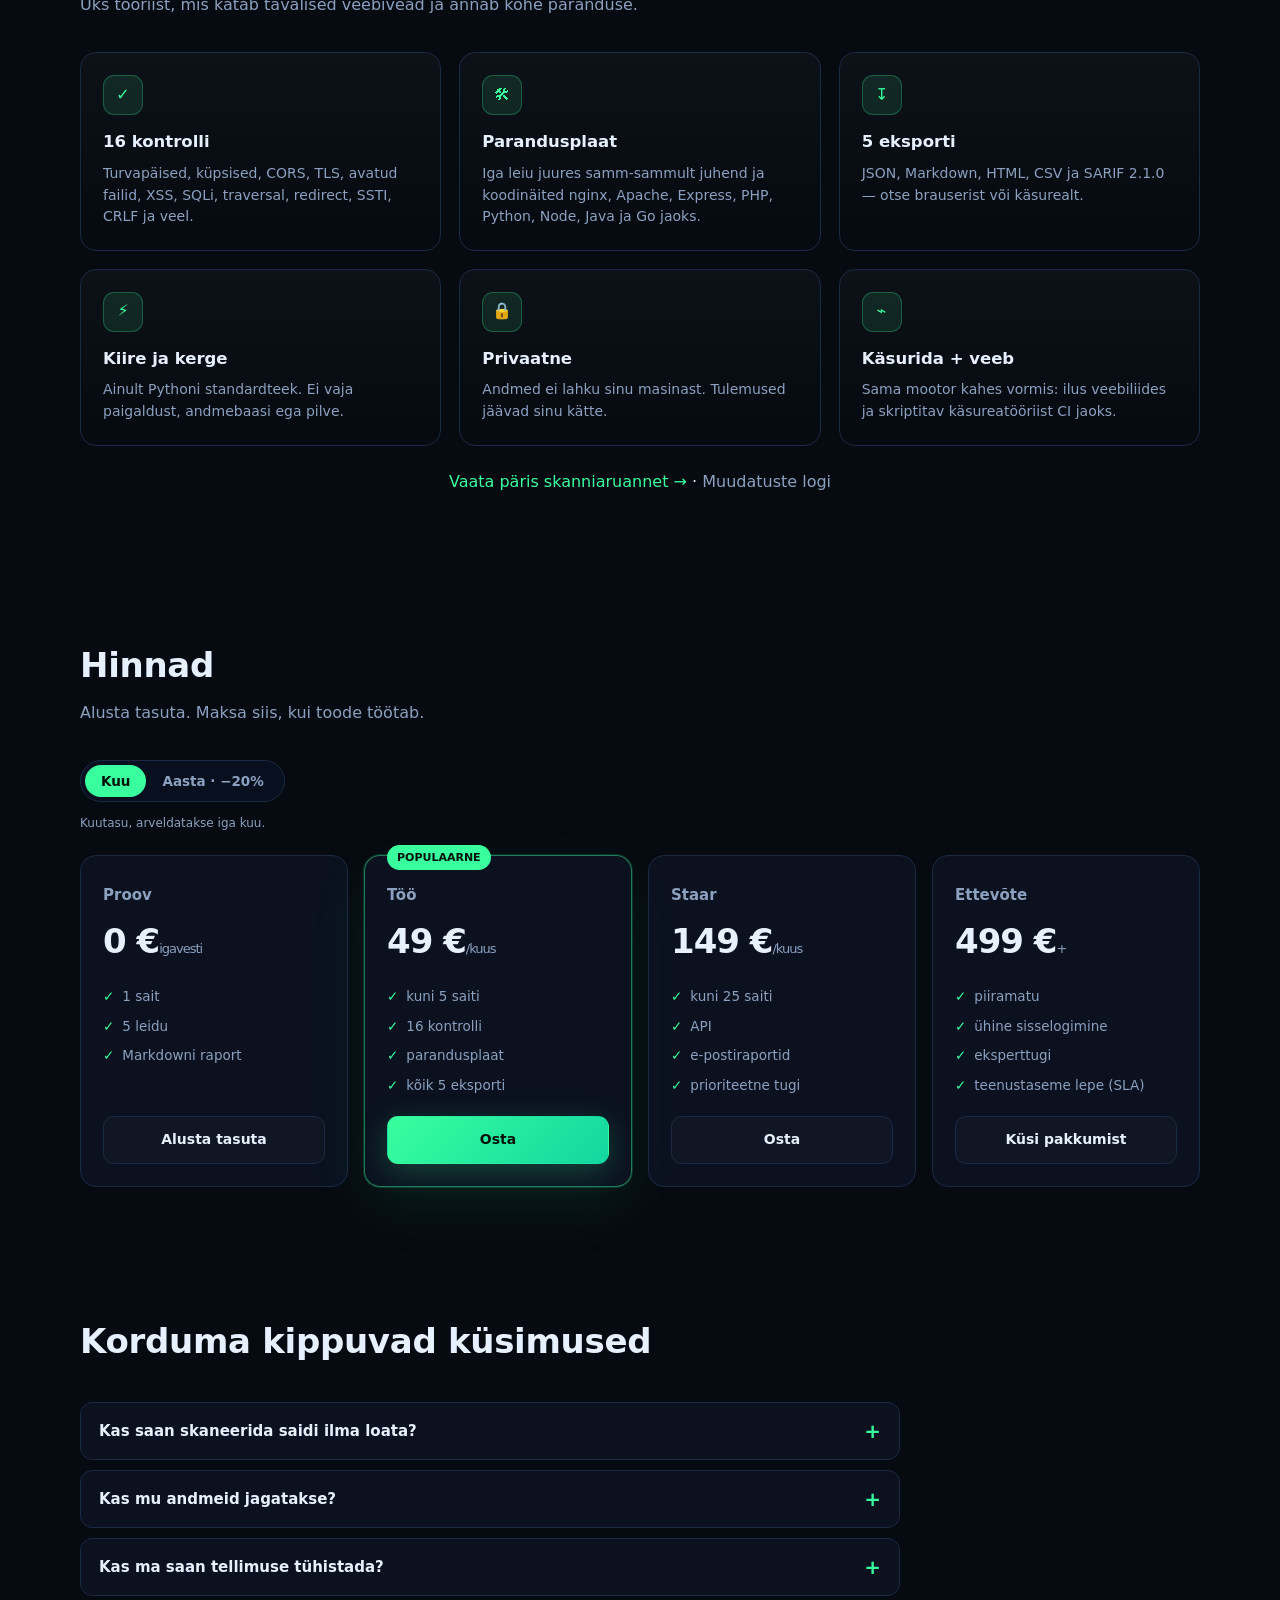
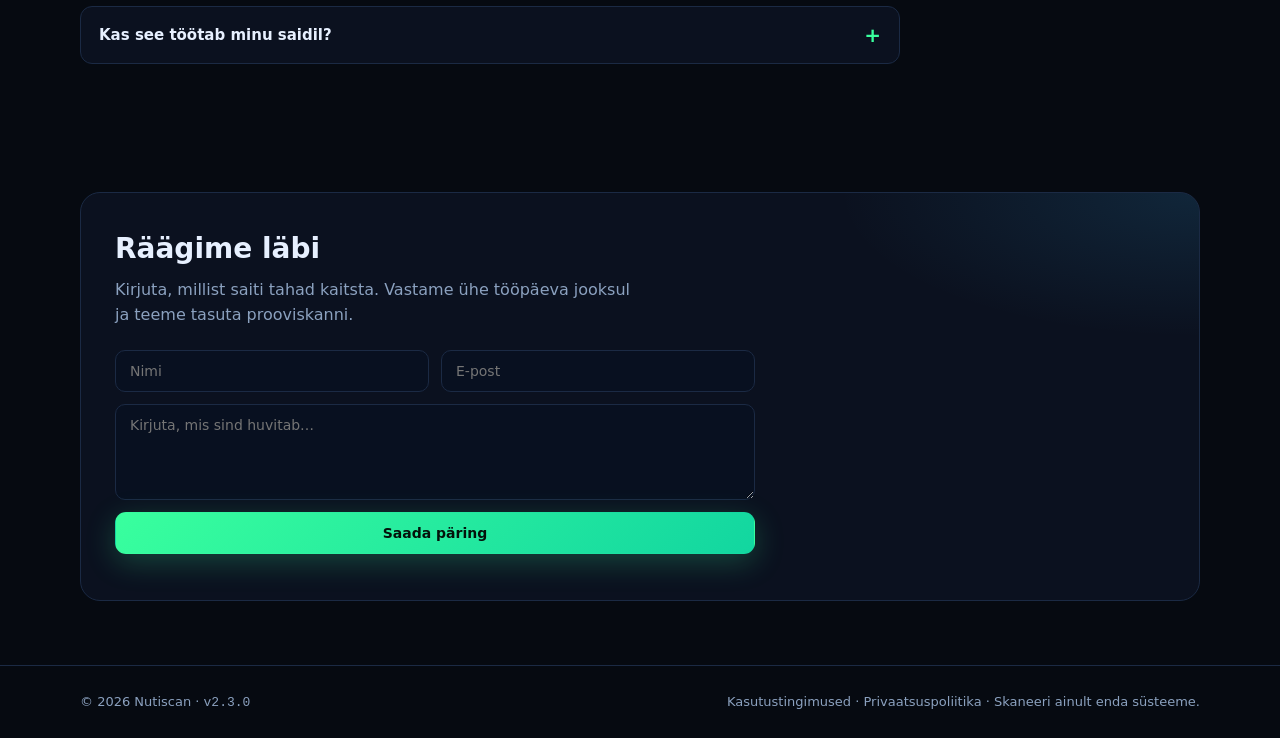
==== commit 8e1c0292: "Add email reports, tier API, legal pages and trust signals Co-authored-by: OpenBot <335604065+openbo" ====
--- a/docs/index.html
+++ b/docs/index.html
@@ -203,6 +203,7 @@
 /* footer */
 footer{border-top:1px solid var(--line);padding:26px 0;color:var(--muted);font-size:13px}
 footer .wrap{display:flex;justify-content:space-between;gap:14px;flex-wrap:wrap}
+footer a:hover{color:var(--accent)}
 </style>
 </head>
 <body>
@@ -310,6 +311,7 @@
         <p>Sama mootor kahes vormis: ilus veebiliides ja skriptitav käsureatööriist CI jaoks.</p>
       </div>
     </div>
+    <p style="margin-top:24px;text-align:center"><a href="sample-report.html" style="color:var(--accent)">Vaata päris skanniaruannet →</a> · <a href="CHANGELOG.md" style="color:var(--muted)">Muudatuste logi</a></p>
   </div>
 </section>
 
@@ -391,7 +393,7 @@
 <footer>
   <div class="wrap">
     <span>© 2026 Nutiscan · <span class="mono">v2.3.0</span></span>
-    <span>Skaneeri ainult enda süsteeme.</span>
+    <span><a href="terms.html">Kasutustingimused</a> · <a href="privacy.html">Privaatsuspoliitika</a> · Skaneeri ainult enda süsteeme.</span>
   </div>
 </footer>
 
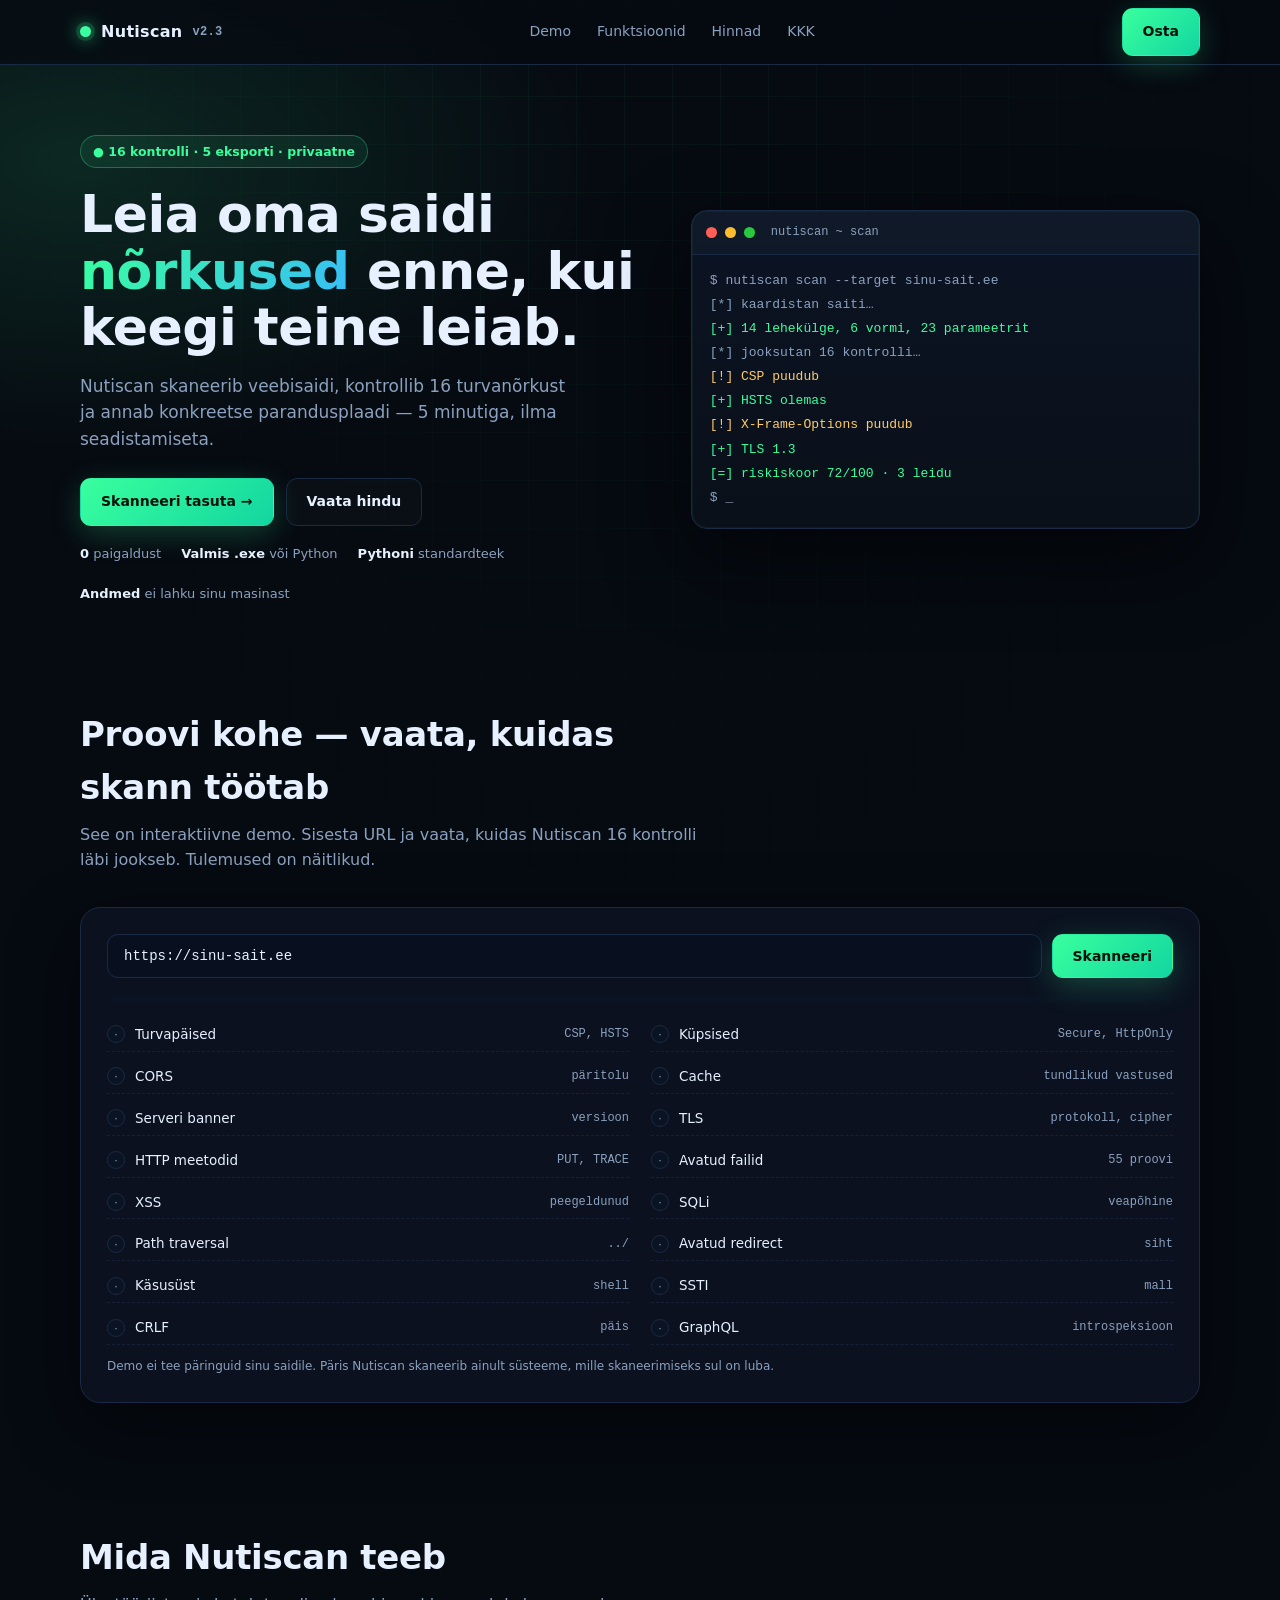
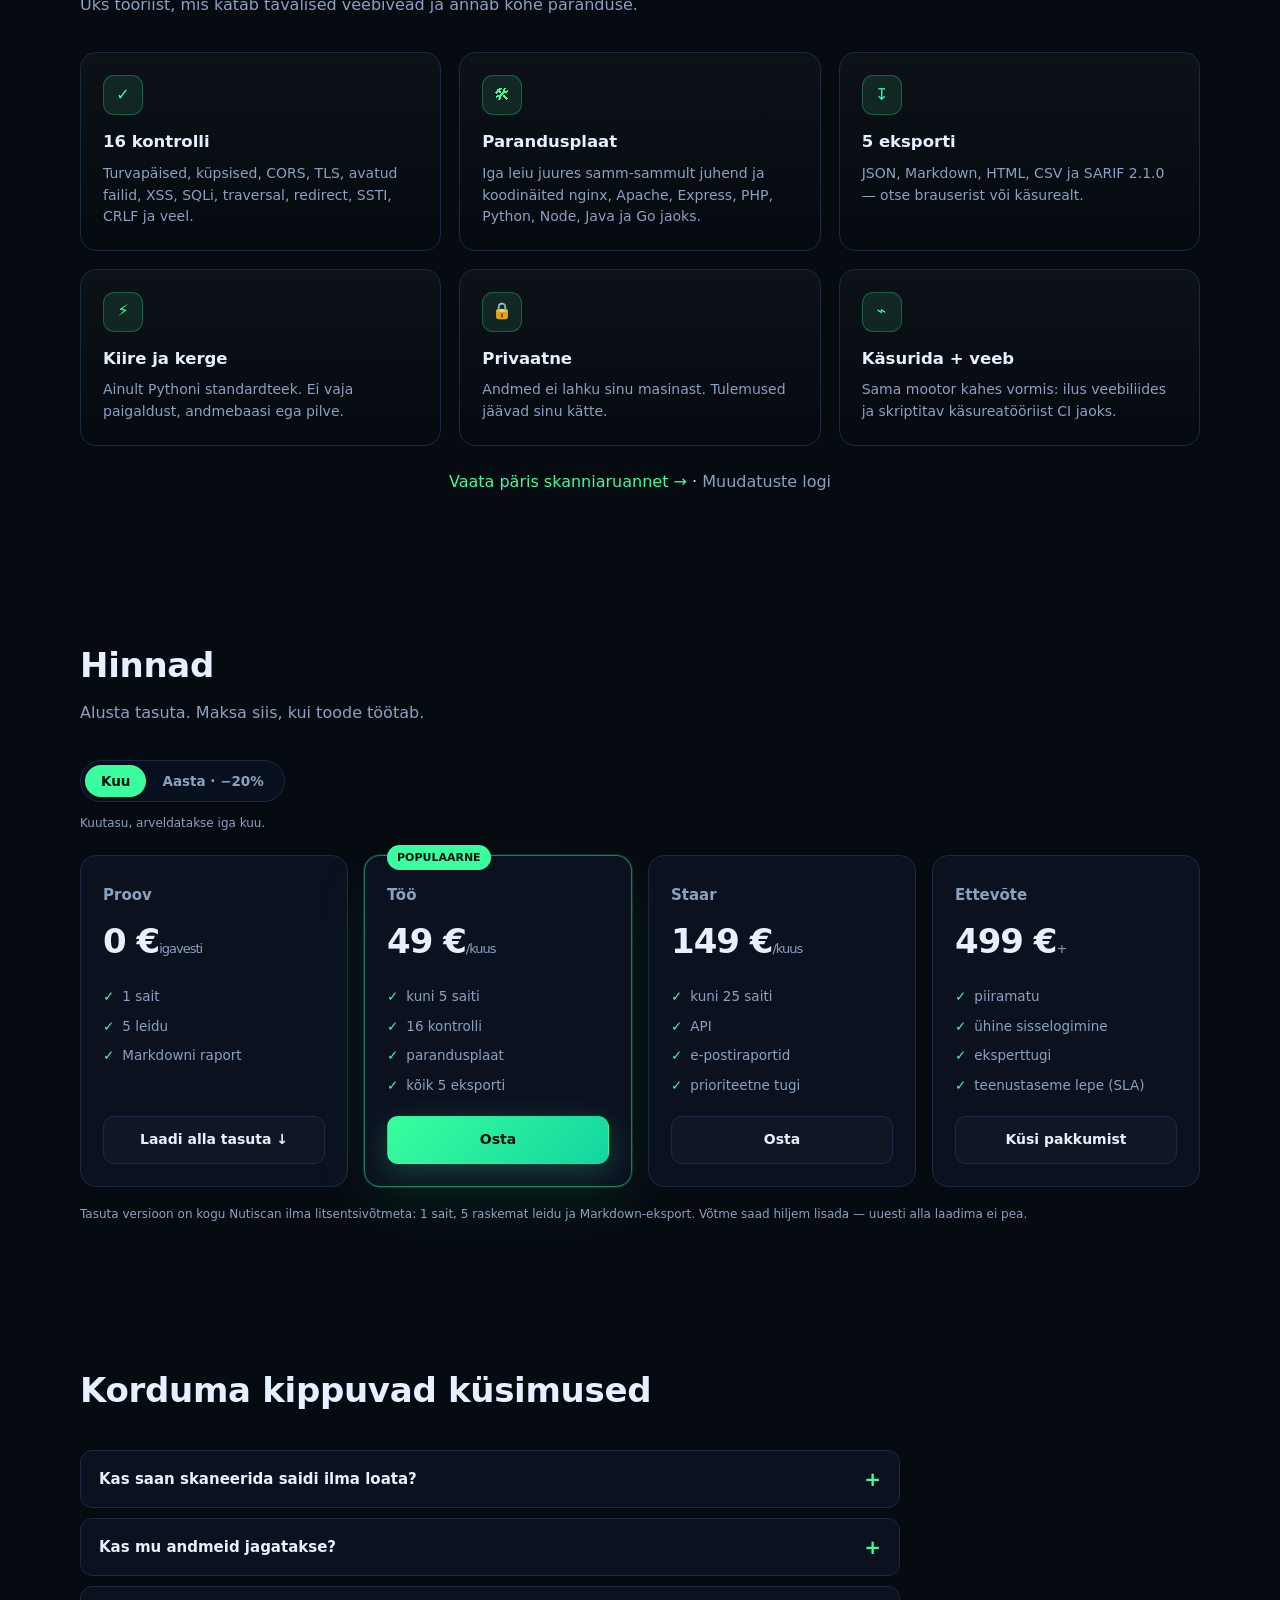
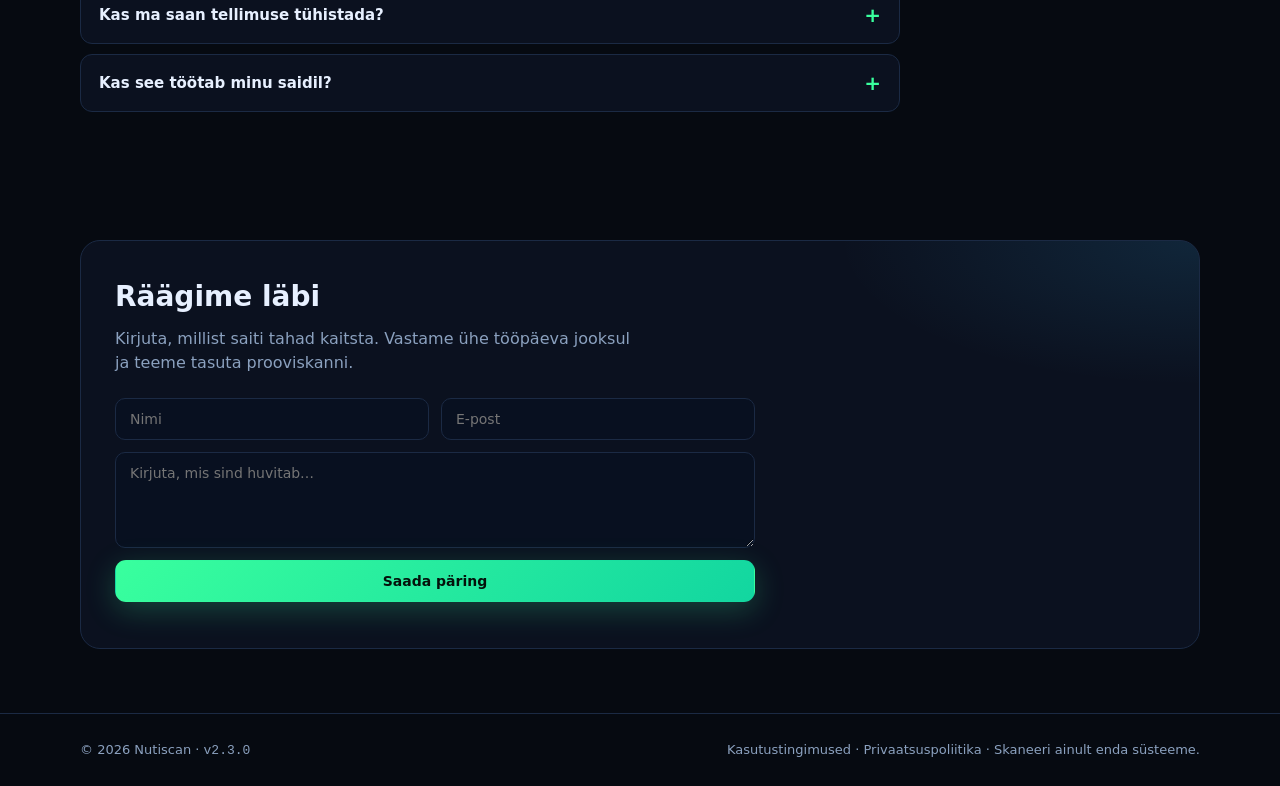
==== commit 07ff44f0: "Make free tier a direct download instead of contact form Co-authored-by: OpenBot <335604065+openbotg" ====
--- a/docs/index.html
+++ b/docs/index.html
@@ -331,7 +331,7 @@
         <h3>Proov</h3>
         <div class="amount">0 €<small>igavesti</small></div>
         <ul><li>1 sait</li><li>5 leidu</li><li>Markdowni raport</li></ul>
-        <a class="btn btn-ghost" href="#contact" data-plan="Proov · 0 €">Alusta tasuta</a>
+        <a class="btn btn-ghost" href="downloads/Nutiscan-v2.3.1-free.zip" download>Laadi alla tasuta ↓</a>
       </div>
       <div class="price pop">
         <div class="badge">POPULAARNE</div>
@@ -353,6 +353,7 @@
         <a class="btn btn-ghost" href="#contact" data-plan="Ettevõte · 499 €+">Küsi pakkumist</a>
       </div>
     </div>
+    <p class="note" style="margin-top:18px">Tasuta versioon on kogu Nutiscan ilma litsentsivõtmeta: 1 sait, 5 raskemat leidu ja Markdown-eksport. Võtme saad hiljem lisada — uuesti alla laadima ei pea.</p>
   </div>
 </section>
 
